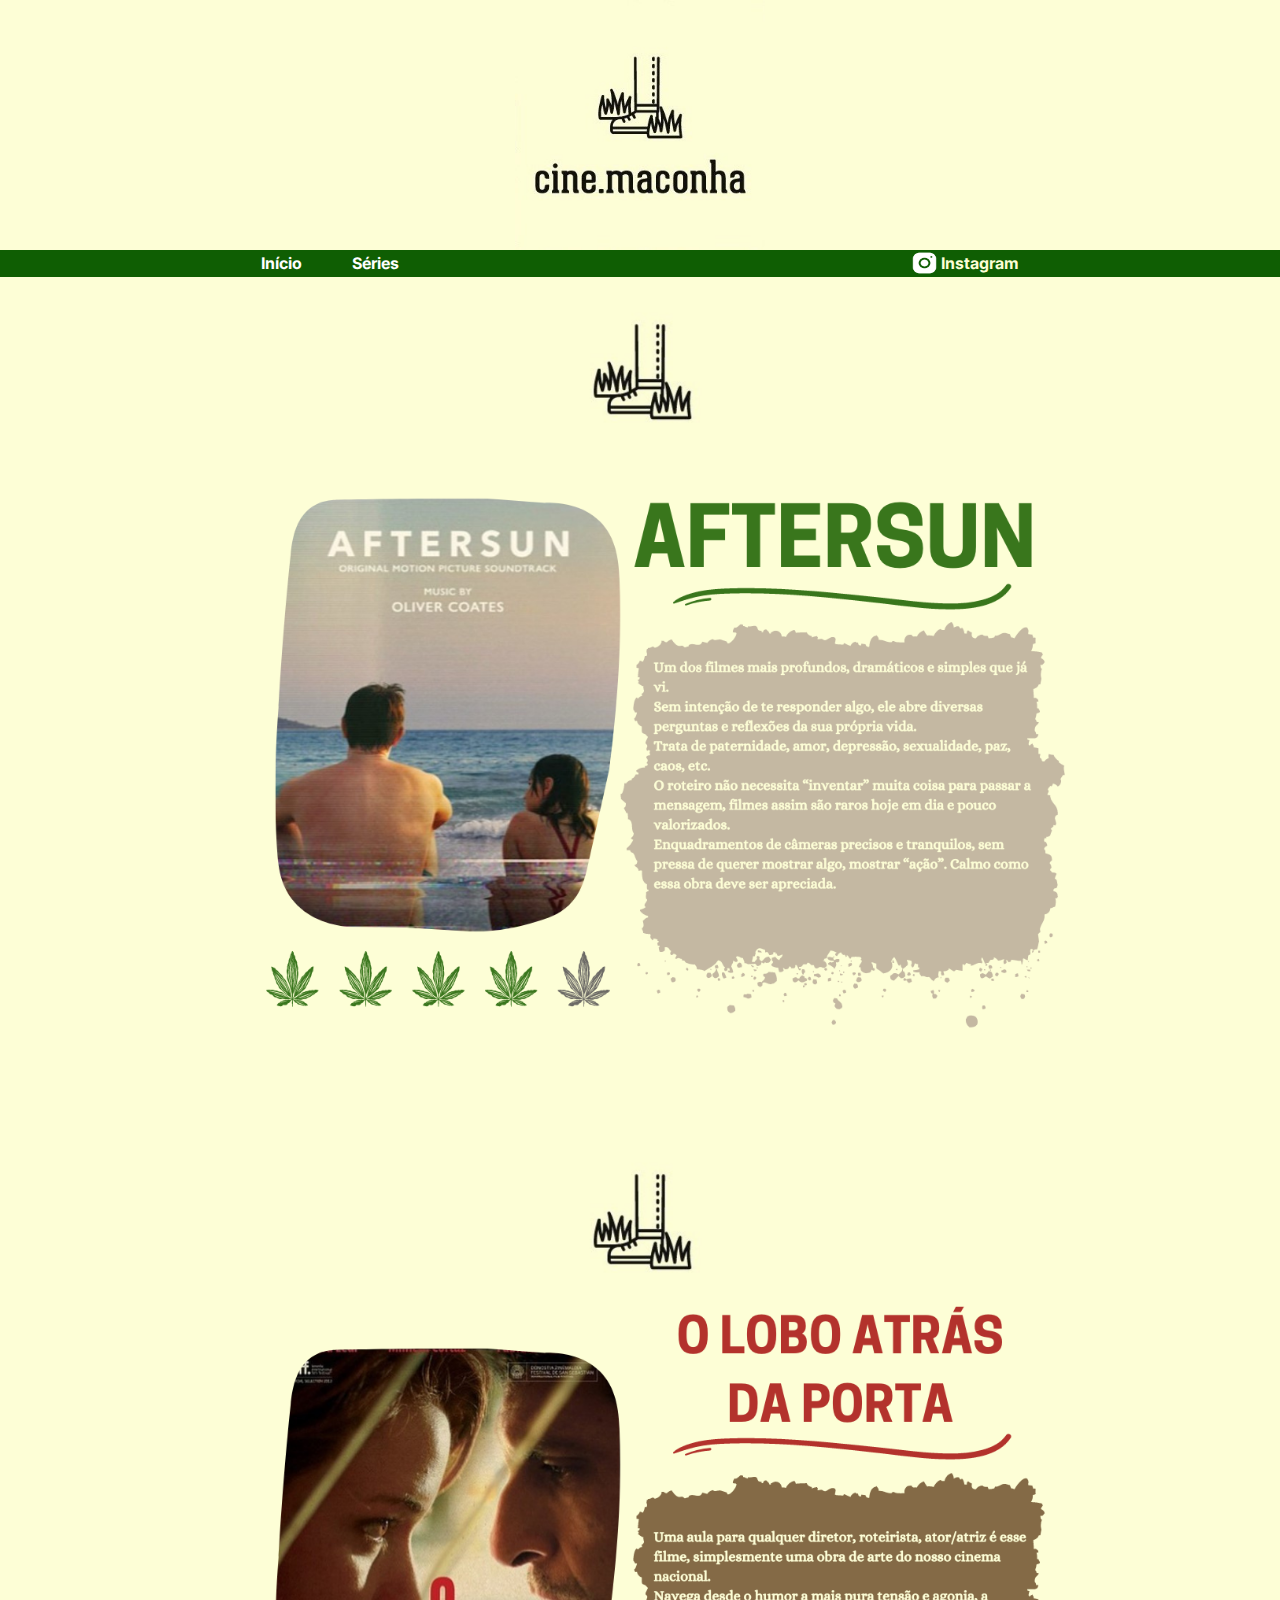
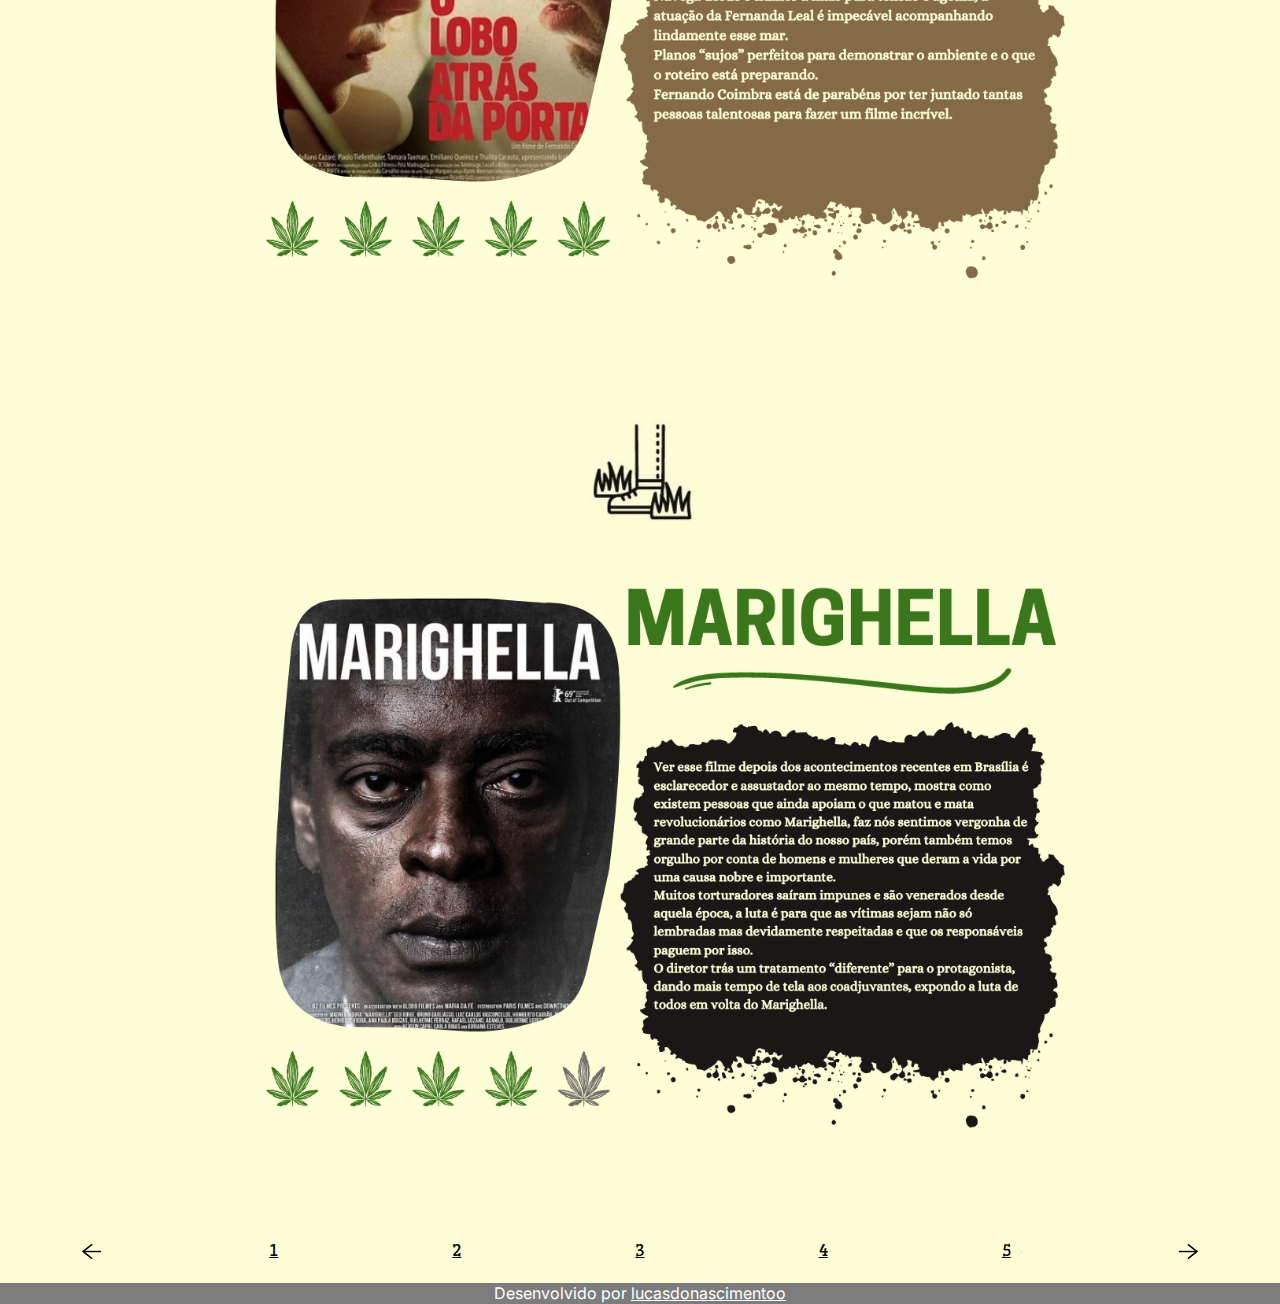
==== filmes01.html @ 960950b9 "commit site" ====
<head>
    <meta charset="UTF-8">
    <meta http-equiv="X-UA-Compatible" content="IE=edge">
    <meta name="viewport" content="width=device-width, initial-scale=1.0">
    <title>Cine.maconha</title>
    <link rel="stylesheet" href="estilos/style.css">
    <link rel="stylesheet" href="https://fonts.googleapis.com/css2?family=Material+Symbols+Outlined:opsz,wght,FILL,GRAD@20..48,100..700,0..1,-50..200" />
    <link rel="stylesheet" href="estilos/mediaquery.css">
</head>
<html>
    <body class="container">
            <div id="logo"><a href="index.html"><img id="imglogo" src="imagens/cinemaconha-logo.jpg" alt="cinemaconha-logo"></a></div>
    
            <header class="menu2">
                <section class="inicioeseries">
                    <div id="inicio">
                        <a href="index.html">Início</a>
                    </div>
                    <div id="series"><a href="series01.html">Séries</a>
                    </div>
                </section>
                <div id="instagram2">
                    <a href="http://instagram.com/cine.maconha" target="_blank"><img id="logoinsta" src="imagens/logo-insta.png" alt="logo-insta"></a>
                    <a href="http://instagram.com/cine.maconha" target="_blank">Instagram</a>
                </div>
            </header>

        <main class="pagina">
            <section class="imagens">
                <img id="firstimg" src="imagens/aftersun.png" alt="aftersun">
                <img src="imagens/lobo.png" alt="loboatrasdaporta">
                <img src="imagens/marighela.png" alt="marighella">
            </section>

            <section class="numeros">
                <ul>
                    <a href="index.html"><img id="setaesq" src="imagens/seta-esquerda.png" alt="seta-esquerda"></a>
                    <li><a href="filmes01.html">1</a></li>
                    <li><a href="filmes02.html">2</a></li>
                    <li><a href="filmes03.html">3</a></li>
                    <li><a href="filmes04.html">4</a></li>
                    <li><a href="filmes05.html">5</a></li>
                    <a href="filmes02.html"><img id="setadir" src="imagens/seta-direita.png" alt="seta-direita"></a>
                </ul>
            </section>

        </main>

        <footer>
            <p>Desenvolvido por <a href="https://github.com/lucasdonascimentoo">lucasdonascimentoo</a></p>
        </footer>
    </body>
</html>
---- estilos/style.css ----
@charset "UTF-8";
@import url('https://fonts.googleapis.com/css2?family=Wellfleet&display=swap');
@import url('https://fonts.googleapis.com/css2?family=Inter&display=swap');

*{
    padding: 0px;
    margin:0px;
}

body,html{
    min-height: 100vh;
    width: 100vw;
}

body{
    display: flex;
    flex-direction: column;
    justify-content: center;
    margin: 0;
    background: #FDFED6;
    font-family: 'Inter', Arial, Helvetica, sans-serif;
    overflow-x:hidden;
    overflow-y: scroll;
}

#logo{
    display: flex;
    justify-content: center;
    background-size:cover;
}

#imglogo{
    width: 154px;
    height: 154px;
}

.menu{
    width: 100vw;
    height: 27px;
    background: #0F5E03;
}

#instagram{
    display: flex;
    justify-content: center;
}

#instagram > a{
    text-decoration: none;
    color: #FDFED6;
    font-family: 'Inter', Arial, Helvetica, sans-serif;
    font-weight: 700;
    font-size: 16px;
    margin: 2px;

}

#instagram > #insta:hover{
    text-decoration: none;
    color: white;
    font-family: 'Inter', Arial, Helvetica, sans-serif;
    font-weight: 700;
    font-size: 16px;
    margin: 1px;
    transform: translate(-1px, -1px);
}

#logoinsta{
    margin-top: -3px;
    margin-right: 2px;
    width: 29.29px;
    height: 26px;
}

#botao{
    padding:20px;
    display: flex;
    justify-content: space-evenly;
}

button{
    font-family: 'Inter';
    font-weight: 700;
    font-size: 16px;
    line-height: 19px;
    background: #08B438;
    width: 150px;
    height: 25px;
    border: 1px solid rgb(42, 237, 42);
    border-radius: 10px;
    color: white;
    cursor: pointer;
}

button:hover{
    background-color: #038428;
    transform: translate(-2px,-1px);
}

#seth1{
    display: flex;
    justify-content: center;
    background-size:cover;
}

#imgseth{
    width: 287px;
    height: 292px;
    margin-top: 20px;
}

#seth2{
    display: flex;
    justify-content: center;
    font-family: 'Inter';
    font-style: normal;
    font-weight: 400;
    font-size: 16px;
    line-height: 19px;
    text-align: center;
    margin-top: 34px;
    color: #037723;
}

#imagem-bottom{
    display: flex;
    justify-content: center;
    align-items: flex-end;
    gap: 90px;
    margin:30px 0px -15px 0px;
}

#flash{
    width: 140.03px;
    height: 159.29px;
    padding-top: 30px;
}

#joaofrango{
    width: 138.62px;
    height: 145.14px;
}


.menu2{
    display: flex;
    justify-content: space-around;
    width: 100vw;
    height: 27px;
    background: #0F5E03;
}

.inicioeseries{
    display: flex;
}

#inicio{
    padding-left: 20px;
    padding-top: 3px;
    margin-right: 30px;
}

#inicio>a{
    width: 59px;
    height: 20px;
    font-family: 'Inter';
    font-style: normal;
    font-weight: 700;
    font-size: 16px;
    text-decoration: none;
    color: white;
}

#inicio>a:hover{
    background-color: #08B438;
}

#series>a:hover{
    background-color: #08B438;
}

#series{
    padding-left: 20px;
    padding-top: 3px;
    margin-right: 30px;
}

#series>a{
    width: 59px;
    height: 20px;
    font-family: 'Inter';
    font-style: normal;
    font-weight: 700;
    font-size: 16px;
    text-decoration: none;
    color: white;
}

#filmes{
    padding-left: 20px;
    padding-top: 3px;
    margin-right: 30px;
}

#filmes>a{
    width: 59px;
    height: 20px;
    font-family: 'Inter';
    font-style: normal;
    font-weight: 700;
    font-size: 16px;
    text-decoration: none;
    color: white;
}

#instagram2{
    display: flex;
    justify-content: flex-end;
    padding-right: 20px;
}

#instagram2 > a{
    text-decoration: none;
    color: #FDFED6;
    font-family: 'Inter', Arial, Helvetica, sans-serif;
    font-weight: 700;
    font-size: 16px;
    padding-top: 3px;
    

}

#instagram2 > a:hover{
    text-decoration: none;
    color: white;
    font-family: 'Inter', Arial, Helvetica, sans-serif;
    font-weight: 700;
    font-size: 16px;
    
    transform: translate(-2px, -1px);
}

#firstimg{
    padding-top: 13px;
}

.imagens >img{
    width: 390px;
    height: 390px;
    
}

.numeros>ul{
    display: flex;
    justify-content: space-around;
    text-decoration: none;
    margin-bottom: 20px;
}

.numeros>ul>li{
    display: flex;
    justify-content: center;
    width: 30px;
    height: 23px;
    font-family: 'Wellfleet';
    font-style: normal;
    font-weight: 400;
    font-size: 16px;
    text-align: center;
}

.numeros a{
    color: black;
}

.numeros li>a:hover{
    background-color: #038428;
    color: white;
    width: 35px;
    transform: translate(-2px,-1px);
}

#setaesq{
    width: 29px;
    height: 23px;
}

#setaesq:hover{
    transform: translate(-2px,-1px);
}

#setadir:hover{
    transform: translate(-2px,-1px);
}

#setadir{
    width: 29px;
    height: 23px;
}

footer{
    width: 100vw;
    height: 21px;
    background: #7C7C7C;
    color: white;
    font-family: 'Inter';
    font-style: normal;
    font-weight: 400;
    font-size: 16px;
    text-align: center;
}

footer a{
    text-decoration: underline;
    color: white;
}
---- estilos/mediaquery.css ----
@charset "UTF-8";

@media screen and (min-width: 430px) and (max-width: 600px){
    .imagens >img{
        width: 100vw;
        height: 600px;
    }
}

@media screen and (min-width: 600px){
    #imgseth{
        width: 500px;
        height: 500px;
        margin-top: 20px;
    }

    #seth2{
        font-size:20px;
        line-height:20px;
        
    }
   
    .imagens{
        display: flex;
        flex-direction: column;
        justify-content: center;
        align-items: center;

    }
    
    #imglogo{
        width: 250px;
        height: 250px;
    }

   .imagens>img{
    display: flex;
    justify-content: center;
    width: 850px;
    height: 850px;
   }

   #imagem-bottom{
    justify-content: space-around;
   }
}
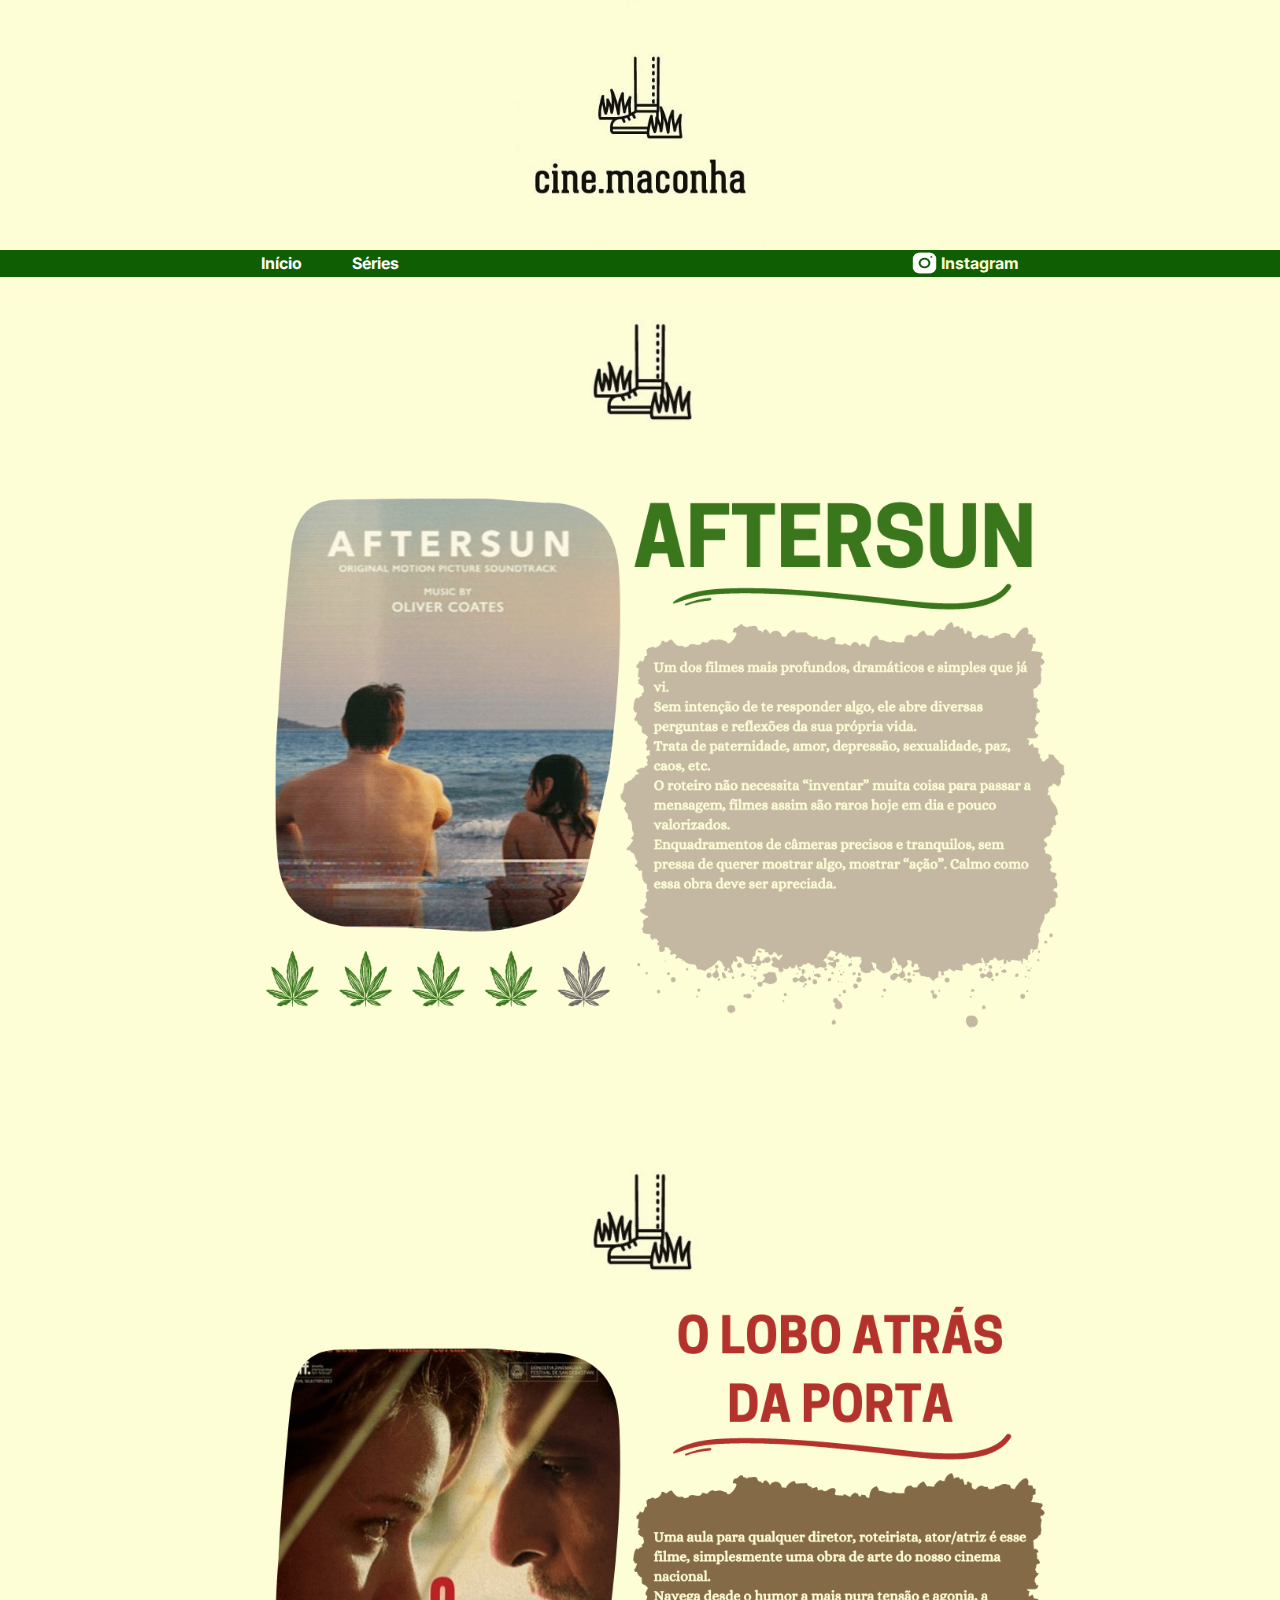
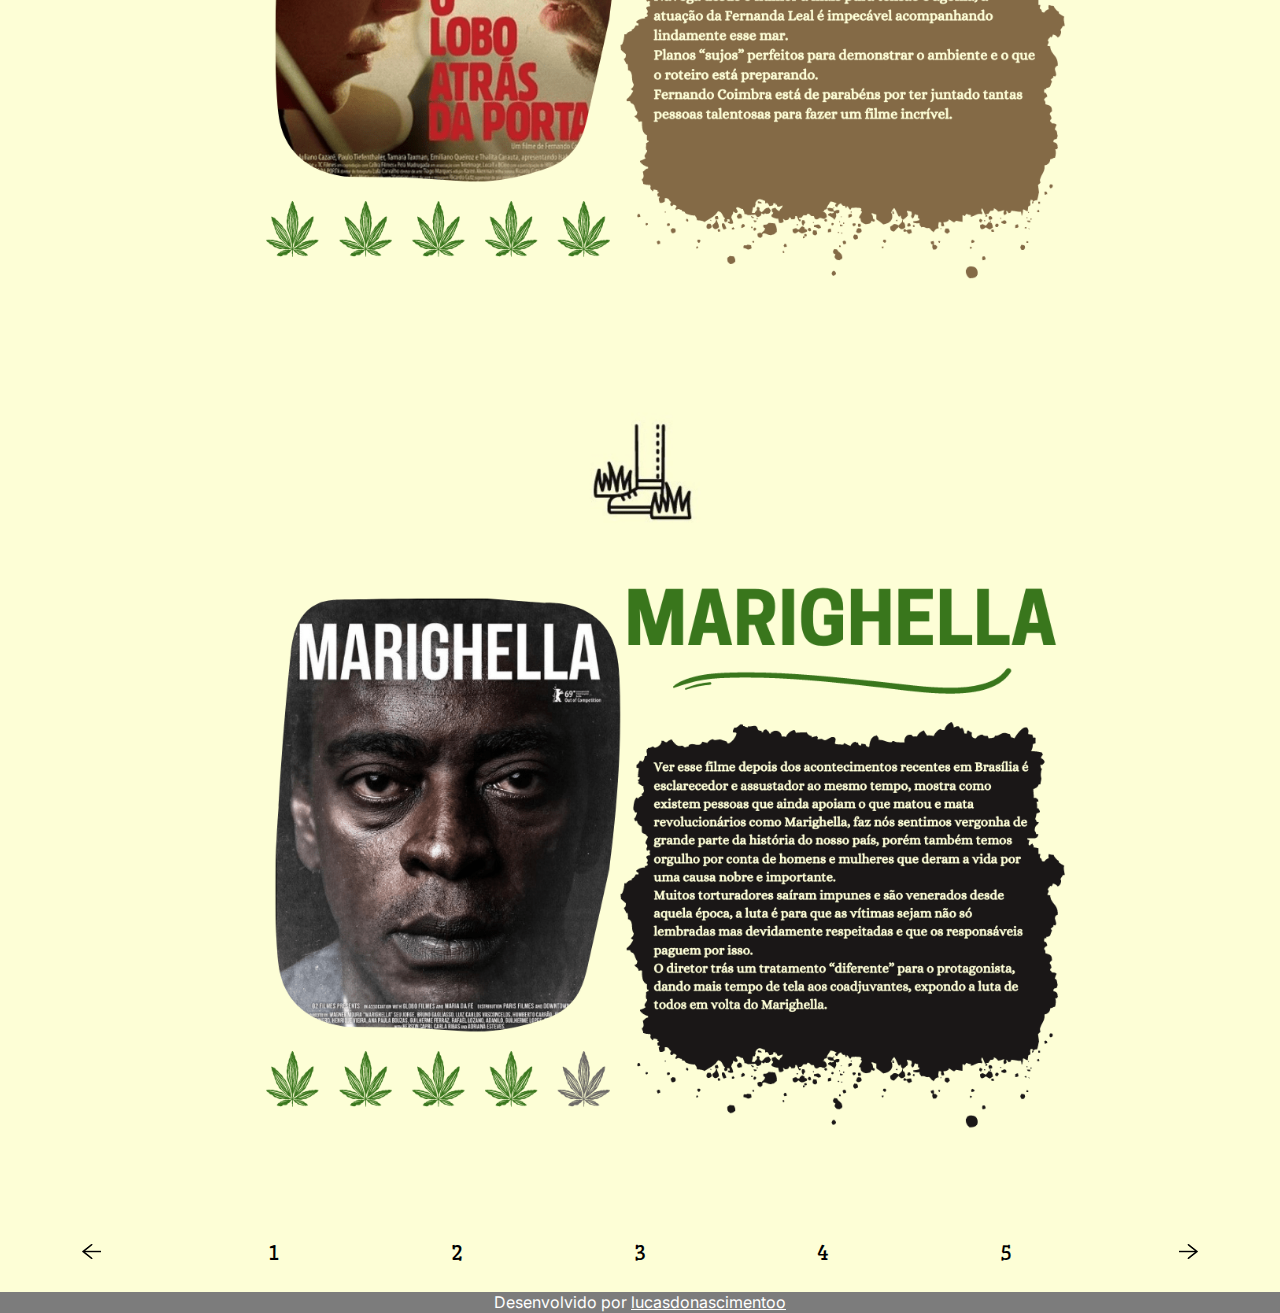
==== commit 549aafd4: "teste bar" ====
--- a/filmes01.html
+++ b/filmes01.html
@@ -2,10 +2,25 @@
     <meta charset="UTF-8">
     <meta http-equiv="X-UA-Compatible" content="IE=edge">
     <meta name="viewport" content="width=device-width, initial-scale=1.0">
-    <title>Cine.maconha</title>
+    <title>cine.maconha</title>
     <link rel="stylesheet" href="estilos/style.css">
     <link rel="stylesheet" href="https://fonts.googleapis.com/css2?family=Material+Symbols+Outlined:opsz,wght,FILL,GRAD@20..48,100..700,0..1,-50..200" />
     <link rel="stylesheet" href="estilos/mediaquery.css">
+    <link rel="icon" href="imagens/cinemaconha-icone.jpg" type="icon">
+    <meta name="description" content="Site com 'críticas' de filmes e séries da página @cine.maconha no instagram">
+    <link rel="manifest" href="manifest.json">
+		<link rel="icon" href="imagens/120.png" type="image/png">
+		<meta name="mobile-web-app-capable" content="yes">
+		<meta name="msapplication-TileImage" content="imagens/144.png">
+		<meta name="msapplication-TileColor" content="#FDFED6">
+		<meta name="theme-color" content="#FDFED6">
+		<link rel="shortcut icon" sizes="180x180" href="imagens/180.png">
+		<link rel="shortcut icon" sizes="114x114" href="imagens/114.png">
+		<meta name="apple-mobile-web-app-capable" content="yes">
+		<meta name="apple-mobile-web-app-status-bar-style" content="#0F5E03">
+		<meta name="apple-mobile-web-app-title" content="cine.maconha">
+		<link rel="apple-touch-icon" href="imagens/144.png">
+		<link rel="apple-touch-icon" href="imagens/180.png">
 </head>
 <html>
     <body class="container">
@@ -47,7 +62,7 @@
         </main>
 
         <footer>
-            <p>Desenvolvido por <a href="https://github.com/lucasdonascimentoo">lucasdonascimentoo</a></p>
+            <p>Desenvolvido por <a href="https://github.com/lucasdonascimentoo" target="_blank">lucasdonascimentoo</a></p>
         </footer>
     </body>
 </html>--- a/estilos/style.css
+++ b/estilos/style.css
@@ -10,6 +10,7 @@
 body,html{
     min-height: 100vh;
     width: 100vw;
+    position: relative;
 }
 
 body{
@@ -124,10 +125,10 @@
 
 #imagem-bottom{
     display: flex;
-    justify-content: center;
+    justify-content: space-around;
     align-items: flex-end;
     gap: 90px;
-    margin:30px 0px -15px 0px;
+   
 }
 
 #flash{
@@ -247,14 +248,13 @@
 .imagens >img{
     width: 390px;
     height: 390px;
-    
 }
 
 .numeros>ul{
     display: flex;
     justify-content: space-around;
     text-decoration: none;
-    margin-bottom: 20px;
+    padding-bottom: 50px;
 }
 
 .numeros>ul>li{
@@ -265,11 +265,12 @@
     font-family: 'Wellfleet';
     font-style: normal;
     font-weight: 400;
-    font-size: 16px;
+    font-size: 20px;
     text-align: center;
 }
 
 .numeros a{
+    text-decoration: none;
     color: black;
 }
 
@@ -298,7 +299,7 @@
     height: 23px;
 }
 
-footer{
+footer {
     width: 100vw;
     height: 21px;
     background: #7C7C7C;
@@ -308,6 +309,8 @@
     font-weight: 400;
     font-size: 16px;
     text-align: center;
+    position: absolute;
+    bottom: 0;
 }
 
 footer a{
--- a/estilos/mediaquery.css
+++ b/estilos/mediaquery.css
@@ -1,13 +1,53 @@
 @charset "UTF-8";
 
-@media screen and (min-width: 430px) and (max-width: 600px){
+@media screen and (min-width:100px) and (max-width:410px){
+    button{
+        width: 100px;
+        height: 25px;
+    }
+    
+    
+    .imagens > img{
+        width:250px;
+        height:250px;
+    } 
+
+
+    #imgseth{
+        display: flex;
+        justify-content: center;
+        width:250px;
+        height:250px;
+    }
+
+    #imagem-bottom{
+        display: flex;
+        justify-content: space-around;
+    }
+
+    #flash{
+        width:100px;
+        height:100px;
+    }
+
+    #joaofrango{
+        width:100px;
+        height:100px;
+    }
+
+    footer{
+        font-size: 13px;
+    }
+}
+
+@media screen and (min-width: 430px) and (max-width: 840px){
     .imagens >img{
         width: 100vw;
         height: 600px;
     }
 }
 
-@media screen and (min-width: 600px){
+@media screen and (min-width: 840px){
     #imgseth{
         width: 500px;
         height: 500px;
